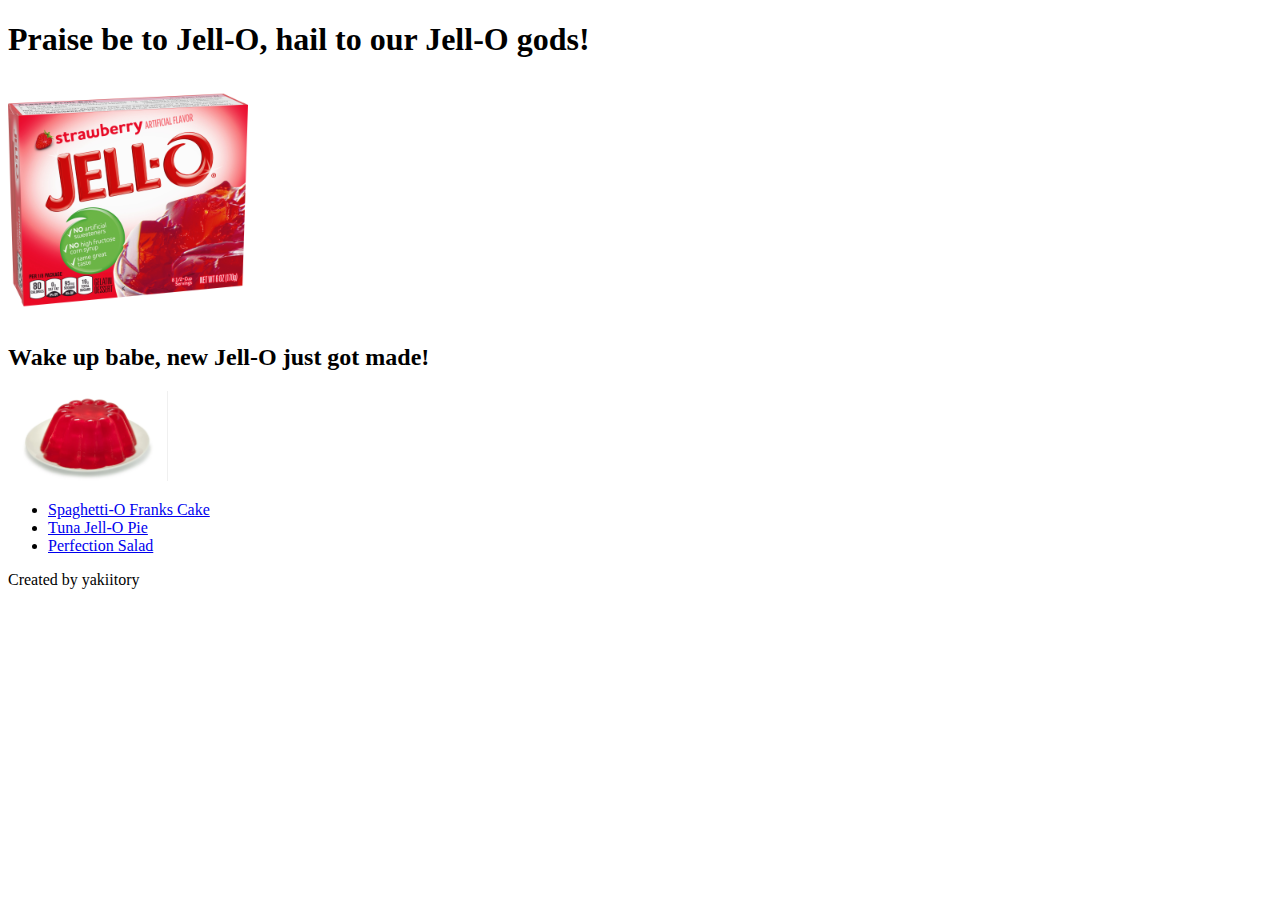
==== index.html @ eec50239 "Remove github link" ====
<!DOCTYPE html>
<html lang="en">
<head>
    <meta charset="UTF-8">
    <meta name="viewport" content="width=device-width, initial-scale=1.0">
    <title>Home | yakiitory Recipes</title>
</head>
<body>
    <h1>Praise be to Jell-O, hail to our Jell-O gods!</h1>
    <img src="./img/red-jello.jpeg" width="240" height="240" alt="A picture of a box of Red Jell-O">
    <h2>Wake up babe, new Jell-O just got made!</h2>
    <img src="./img/red-jello2.webp" width="160" height="90" alt="A plate of red Jell-O">
    <ul>
        <li><a href="recipes/spaghettio-franks-cake.html">Spaghetti-O Franks Cake</a></li>
        <li><a href="recipes/tuna-jello-pie.html">Tuna Jell-O Pie</a></li>
        <li><a href="recipes/perfection-salad.html">Perfection Salad</a></li>
    </ul>
    <p>
        Created by yakiitory
    </p>
</body>
</html>
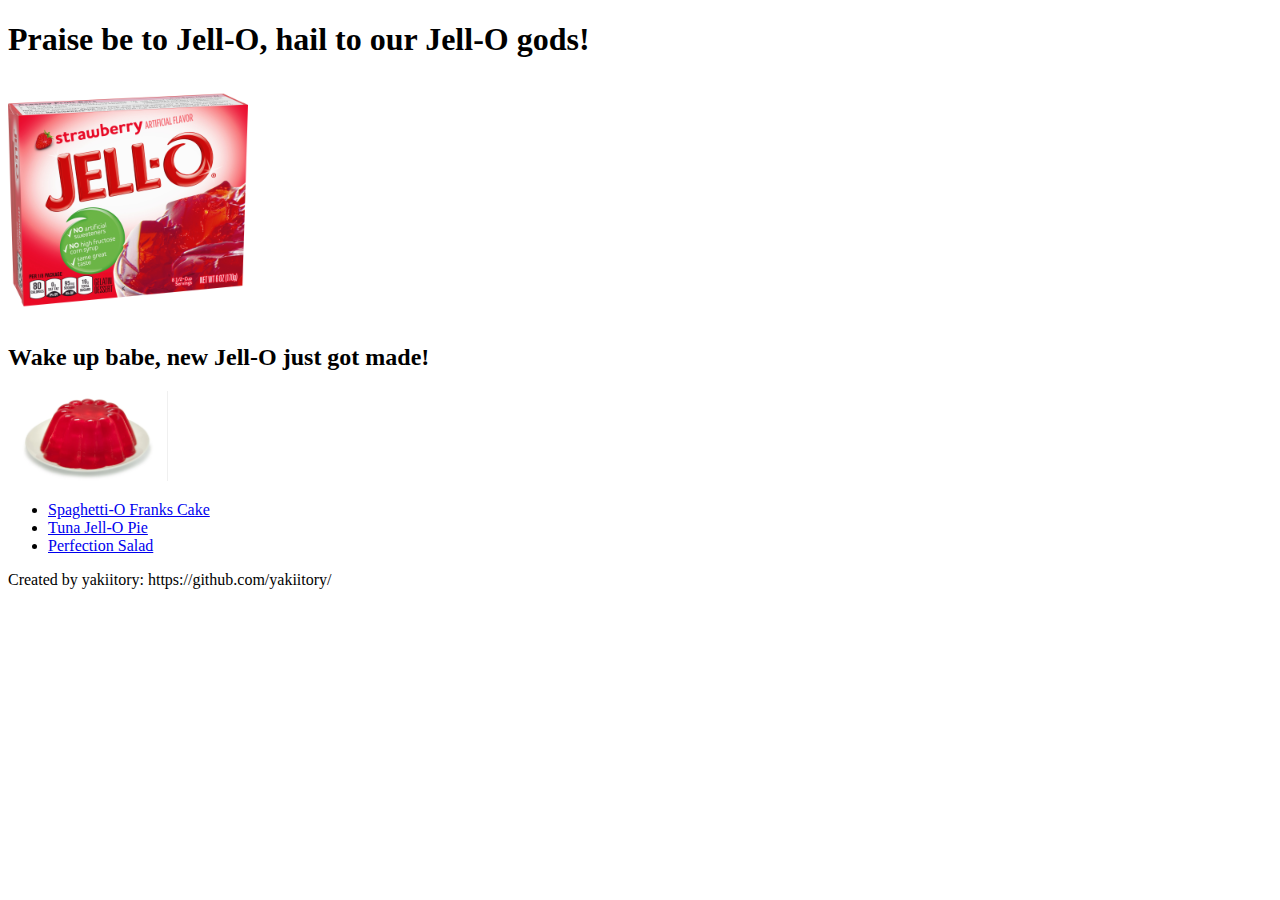
==== commit 66bc7e27: ":q Revert "Remove github link"" ====
--- a/index.html
+++ b/index.html
@@ -16,7 +16,7 @@
         <li><a href="recipes/perfection-salad.html">Perfection Salad</a></li>
     </ul>
     <p>
-        Created by yakiitory
+        Created by yakiitory: https://github.com/yakiitory/
     </p>
 </body>
 </html>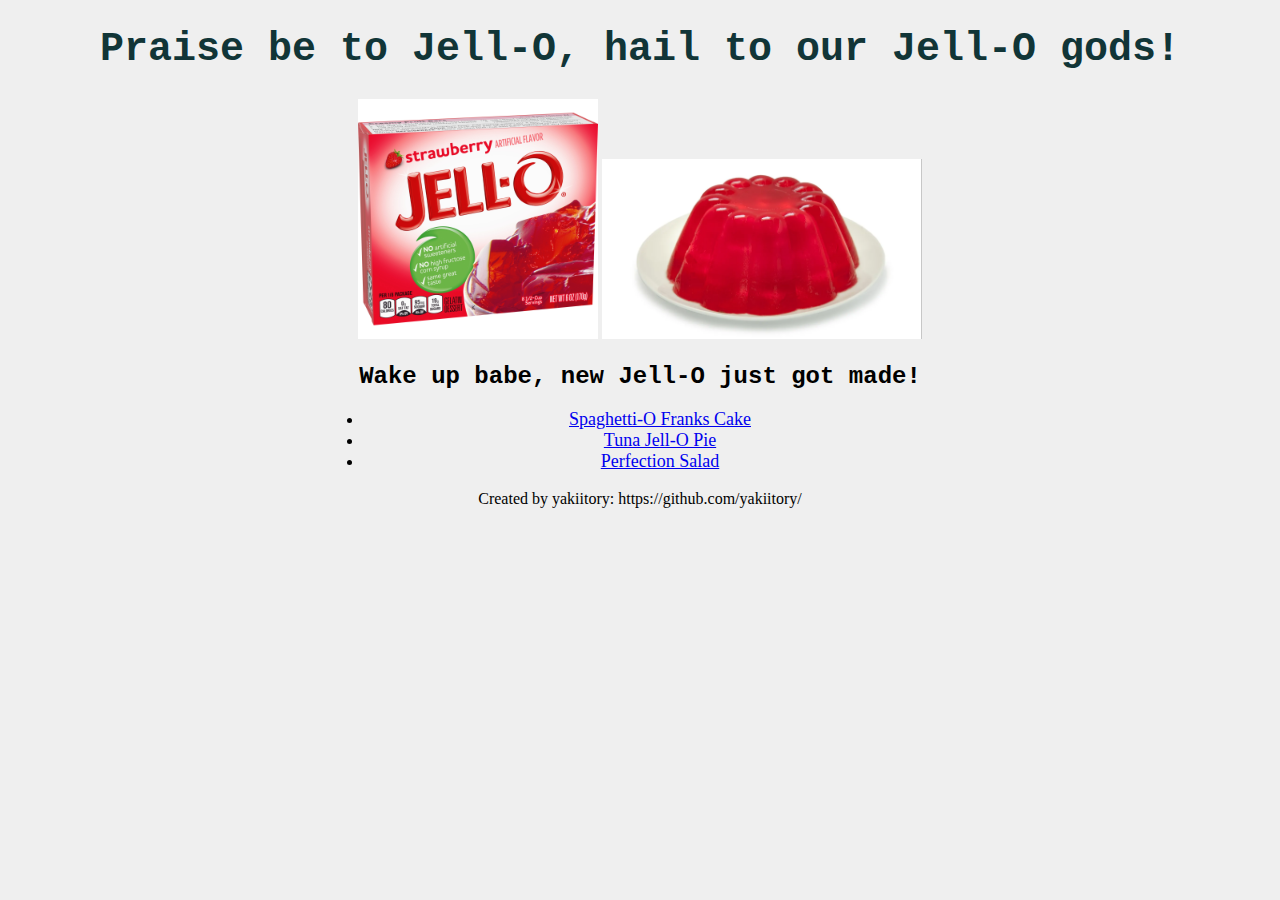
==== commit 12d38891: "Add css" ====
--- a/index.html
+++ b/index.html
@@ -4,17 +4,23 @@
     <meta charset="UTF-8">
     <meta name="viewport" content="width=device-width, initial-scale=1.0">
     <title>Home | yakiitory Recipes</title>
+    <link rel="stylesheet" href="css/index.css" />
 </head>
 <body>
     <h1>Praise be to Jell-O, hail to our Jell-O gods!</h1>
-    <img src="./img/red-jello.jpeg" width="240" height="240" alt="A picture of a box of Red Jell-O">
+    <div id="header">
+    <img class="image header" src="./img/red-jello.jpeg" alt="A picture of a box of Red Jell-O">
+    <img class="image body" src="./img/red-jello2.webp" alt="A plate of red Jell-O">
     <h2>Wake up babe, new Jell-O just got made!</h2>
-    <img src="./img/red-jello2.webp" width="160" height="90" alt="A plate of red Jell-O">
+</div>
+
+<div class="list">
     <ul>
         <li><a href="recipes/spaghettio-franks-cake.html">Spaghetti-O Franks Cake</a></li>
         <li><a href="recipes/tuna-jello-pie.html">Tuna Jell-O Pie</a></li>
         <li><a href="recipes/perfection-salad.html">Perfection Salad</a></li>
     </ul>
+</div>
     <p>
         Created by yakiitory: https://github.com/yakiitory/
     </p>
--- a/css/index.css
+++ b/css/index.css
@@ -0,0 +1,47 @@
+body {
+    background-color: #EFEFEF;
+}
+#header {
+    text-align: center;
+    display: block;
+    margin-left: auto;
+    margin-right: auto;
+    width: 50%;
+}
+.image.header {
+    width: 240px;
+    height: auto;
+}
+
+.image.body{
+    width: 320px;
+    height: auto;
+}
+
+h1,
+h2 {
+    font-family: 'Courier New', Courier, monospace;
+}
+
+h1 {
+    font-size: 40px;
+    font-weight: 700;
+    text-align: center;
+    color: #113537;
+    
+}
+
+.list {
+    text-align: center;
+    font-size: large;
+    display: block;
+    margin-left: auto;
+    margin-right: auto;
+    width: 50%;
+}
+
+p {
+    text-align: center;
+    font-size: medium;
+    
+}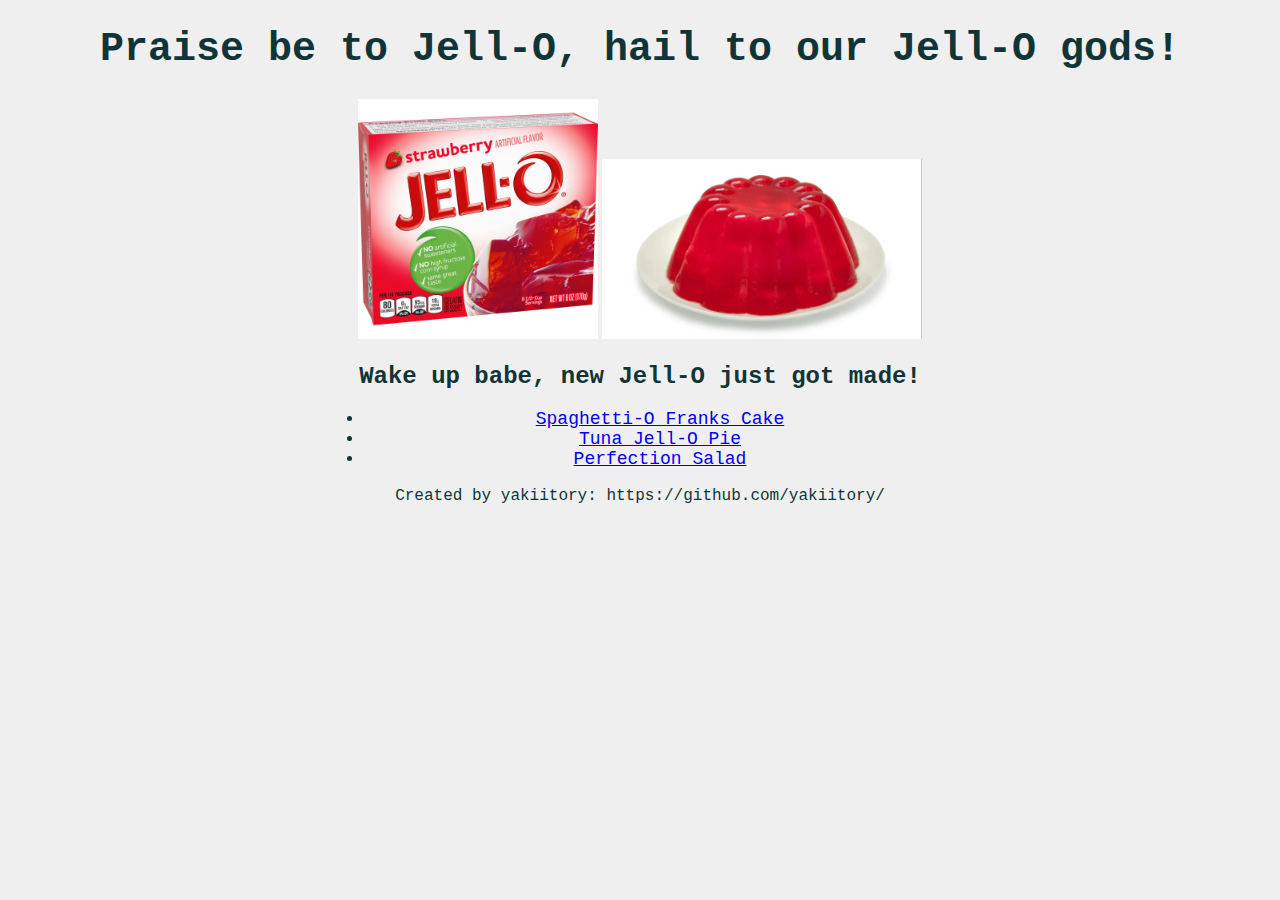
==== commit 231b0158: "Create css file" ====
--- a/index.html
+++ b/index.html
@@ -4,7 +4,7 @@
     <meta charset="UTF-8">
     <meta name="viewport" content="width=device-width, initial-scale=1.0">
     <title>Home | yakiitory Recipes</title>
-    <link rel="stylesheet" href="css/index.css" />
+    <link rel="stylesheet" href="css/index.css">
 </head>
 <body>
     <h1>Praise be to Jell-O, hail to our Jell-O gods!</h1>
--- a/css/index.css
+++ b/css/index.css
@@ -19,15 +19,18 @@
 }
 
 h1,
-h2 {
+h2,
+.list,
+p {
     font-family: 'Courier New', Courier, monospace;
+    color: #113537;
 }
 
 h1 {
     font-size: 40px;
     font-weight: 700;
     text-align: center;
-    color: #113537;
+    
     
 }
 
@@ -43,5 +46,10 @@
 p {
     text-align: center;
     font-size: medium;
-    
+
+}
+
+.button {
+    text-align: center;
+    font-size: xx-large;
 }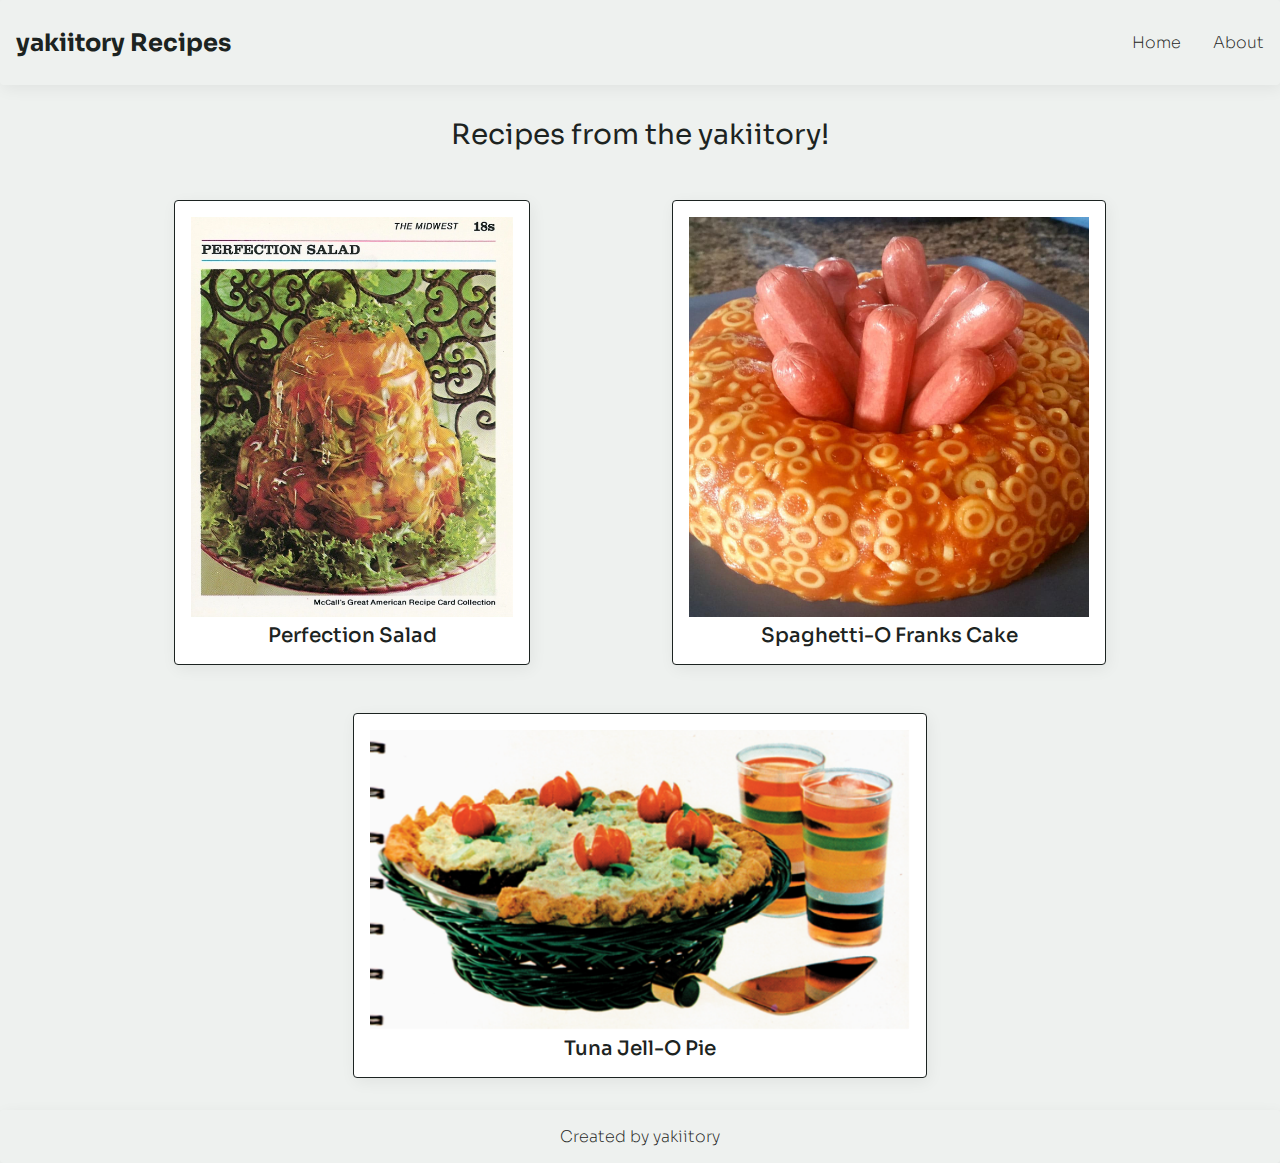
==== commit dba033f8: "Rewrite entire site" ====
--- a/index.html
+++ b/index.html
@@ -5,24 +5,55 @@
     <meta name="viewport" content="width=device-width, initial-scale=1.0">
     <title>Home | yakiitory Recipes</title>
     <link rel="stylesheet" href="css/index.css">
+    <link rel="preconnect" href="https://fonts.googleapis.com">
+    <link rel="preconnect" href="https://fonts.gstatic.com" crossorigin>
+    <link href="https://fonts.googleapis.com/css2?family=Sora:wght@100;200;300;400;500;600;700;800&display=swap" rel="stylesheet">
 </head>
 <body>
-    <h1>Praise be to Jell-O, hail to our Jell-O gods!</h1>
-    <div id="header">
-    <img class="image header" src="./img/red-jello.jpeg" alt="A picture of a box of Red Jell-O">
-    <img class="image body" src="./img/red-jello2.webp" alt="A plate of red Jell-O">
-    <h2>Wake up babe, new Jell-O just got made!</h2>
-</div>
+    <div class="header">
+        <div class="logo">
+            yakiitory Recipes
+        </div>
+        
+        <div class="nav-bar-list">
+            <ul>
+                <li>
+                    <a href="index.html">Home</a>
+                </li>
+                <li>
+                    <a href="about.html">About</a>
+                </li>
+            </ul>
+        </div>
+    </div>
 
-<div class="list">
-    <ul>
-        <li><a href="recipes/spaghettio-franks-cake.html">Spaghetti-O Franks Cake</a></li>
-        <li><a href="recipes/tuna-jello-pie.html">Tuna Jell-O Pie</a></li>
-        <li><a href="recipes/perfection-salad.html">Perfection Salad</a></li>
-    </ul>
-</div>
-    <p>
-        Created by yakiitory: https://github.com/yakiitory/
-    </p>
+    <div class="body">
+        <div class="title">
+            Recipes from the yakiitory!
+        </div>
+
+        <div class="container">
+            <div class="first-card">
+                <img src="img/perfection-salad.webp" alt="An image of a Jell-O salad from the 1950s">
+                <div class="text"><a href="recipes/perfection-salad.html">Perfection Salad</a></div>
+            </div>
+            
+            <div class="second-card">
+                <img src="img/spaghettio-frank-cake.jpg" alt="A dish that has Jell-O and Franks as an ingredient. Disgusting">
+                <div class="text"><a href="recipes/spaghettio-franks-cake.html">Spaghetti-O Franks Cake</a></div>
+            </div>
+        </div>
+    
+        <div class="second-container">
+            <div class="third-card">
+                <img src="img/tuna-jello-pie.webp" alt="An image of a yummy, tuna Jell-O pie in a green bowl.">
+                <div class="text"><a href="recipes/tuna-jello-pie.html">Tuna Jell-O Pie</a></div>
+            </div>
+        </div>
+    </div>
+
+    <div class="footer">
+        Created by yakiitory
+    </div>
 </body>
 </html>--- a/css/index.css
+++ b/css/index.css
@@ -1,55 +1,144 @@
+/* aesthetics */
 body {
-    background-color: #EFEFEF;
-}
-#header {
-    text-align: center;
-    display: block;
-    margin-left: auto;
-    margin-right: auto;
-    width: 50%;
-}
-.image.header {
-    width: 240px;
-    height: auto;
+    font-family: 'Sora', sans-serif;
+    background-color: #EEF1EF;
+    margin: 0;
 }
 
-.image.body{
-    width: 320px;
-    height: auto;
+/*header*/
+.logo {
+    font-size: 24px;
+    font-weight: 700;
+    color: #1C2321;
+    display: flex;
 }
 
-h1,
-h2,
-.list,
-p {
-    font-family: 'Courier New', Courier, monospace;
-    color: #113537;
+.nav-bar-list {
+    font-size: 16px;
+    font-weight: 200;
+    color: #1C2321;
 }
 
-h1 {
-    font-size: 40px;
-    font-weight: 700;
-    text-align: center;
-    
-    
+a {
+    color: inherit;
+    text-decoration-style: none;
+    text-decoration: none;
+    margin: 0;
+    padding: 0;
 }
 
-.list {
-    text-align: center;
-    font-size: large;
-    display: block;
-    margin-left: auto;
-    margin-right: auto;
-    width: 50%;
+/*body*/
+.title {
+    font-size: 28px;
+    font-size: 800;
+    color: #1C2321;
+    padding:16px;
 }
 
-p {
-    text-align: center;
-    font-size: medium;
-
+.container, .second-container {
+    font-size: 20px;
+    font-weight: 500;
+    color: #1C2321;
 }
 
-.button {
-    text-align: center;
-    font-size: xx-large;
-}+.footer {
+    font-size: 16px;
+    font-weight: 200;
+    color: #1C2321;
+}
+
+/* formatting */
+
+body {
+    display: flex;
+    flex-direction: column;
+}
+
+.header {
+    display: flex;
+    justify-content: space-between;
+    align-items: center;
+    flex: auto;
+    box-shadow: 2px 4px 16px rgba(0,0,0,.06);
+    border-radius: 4px;
+    padding: 16px;
+}
+
+.nav-bar-list > ul {
+    list-style-type: none;
+    display: flex;
+    gap: 32px;
+}
+
+.container, .title {
+    display: flex;
+    flex: auto;
+    margin: 16px;
+}
+
+.title {
+    justify-content: center;
+    align-items: center;
+    margin: 16px;
+}
+
+.container img {
+    width: auto;
+    height: 400px;
+}
+
+.container {
+    flex: auto;
+    justify-content: space-evenly;
+    align-items: center;
+    margin: 16px;
+    padding: 16px;
+}
+
+.second-container {
+    flex: auto;
+    display: flex;
+    justify-content: center;
+    align-items: center;
+    margin: 16px;
+    padding: 16px;
+}
+
+.second-container img {
+    width: auto;
+    height: 300px;
+}
+
+.container > div {
+    background-color: #FFFFFF;
+    padding: 16px;
+    gap: 16px;
+    border: 1px solid #1C2321;
+    box-shadow: 2px 4px 16px rgba(0,0,0,.06);
+    border-radius: 4px;
+}
+
+.second-container > div {
+    background-color: #FFFFFF;
+    padding: 16px;
+    gap: 16px;
+    border: 1px solid #1C2321;
+    box-shadow: 2px 4px 16px rgba(0,0,0,.06);
+    border-radius: 4px;
+}
+
+.container .text, .second-container .text {
+    justify-content: center;
+    display: flex;
+    flex: auto;
+}
+
+.footer {
+    display: flex;
+    justify-content: center;
+    padding: 16px;
+    align-items: center;
+    box-shadow: 2px 4px 16px rgba(0,0,0,.06);
+    border-radius: 4px;
+}
+
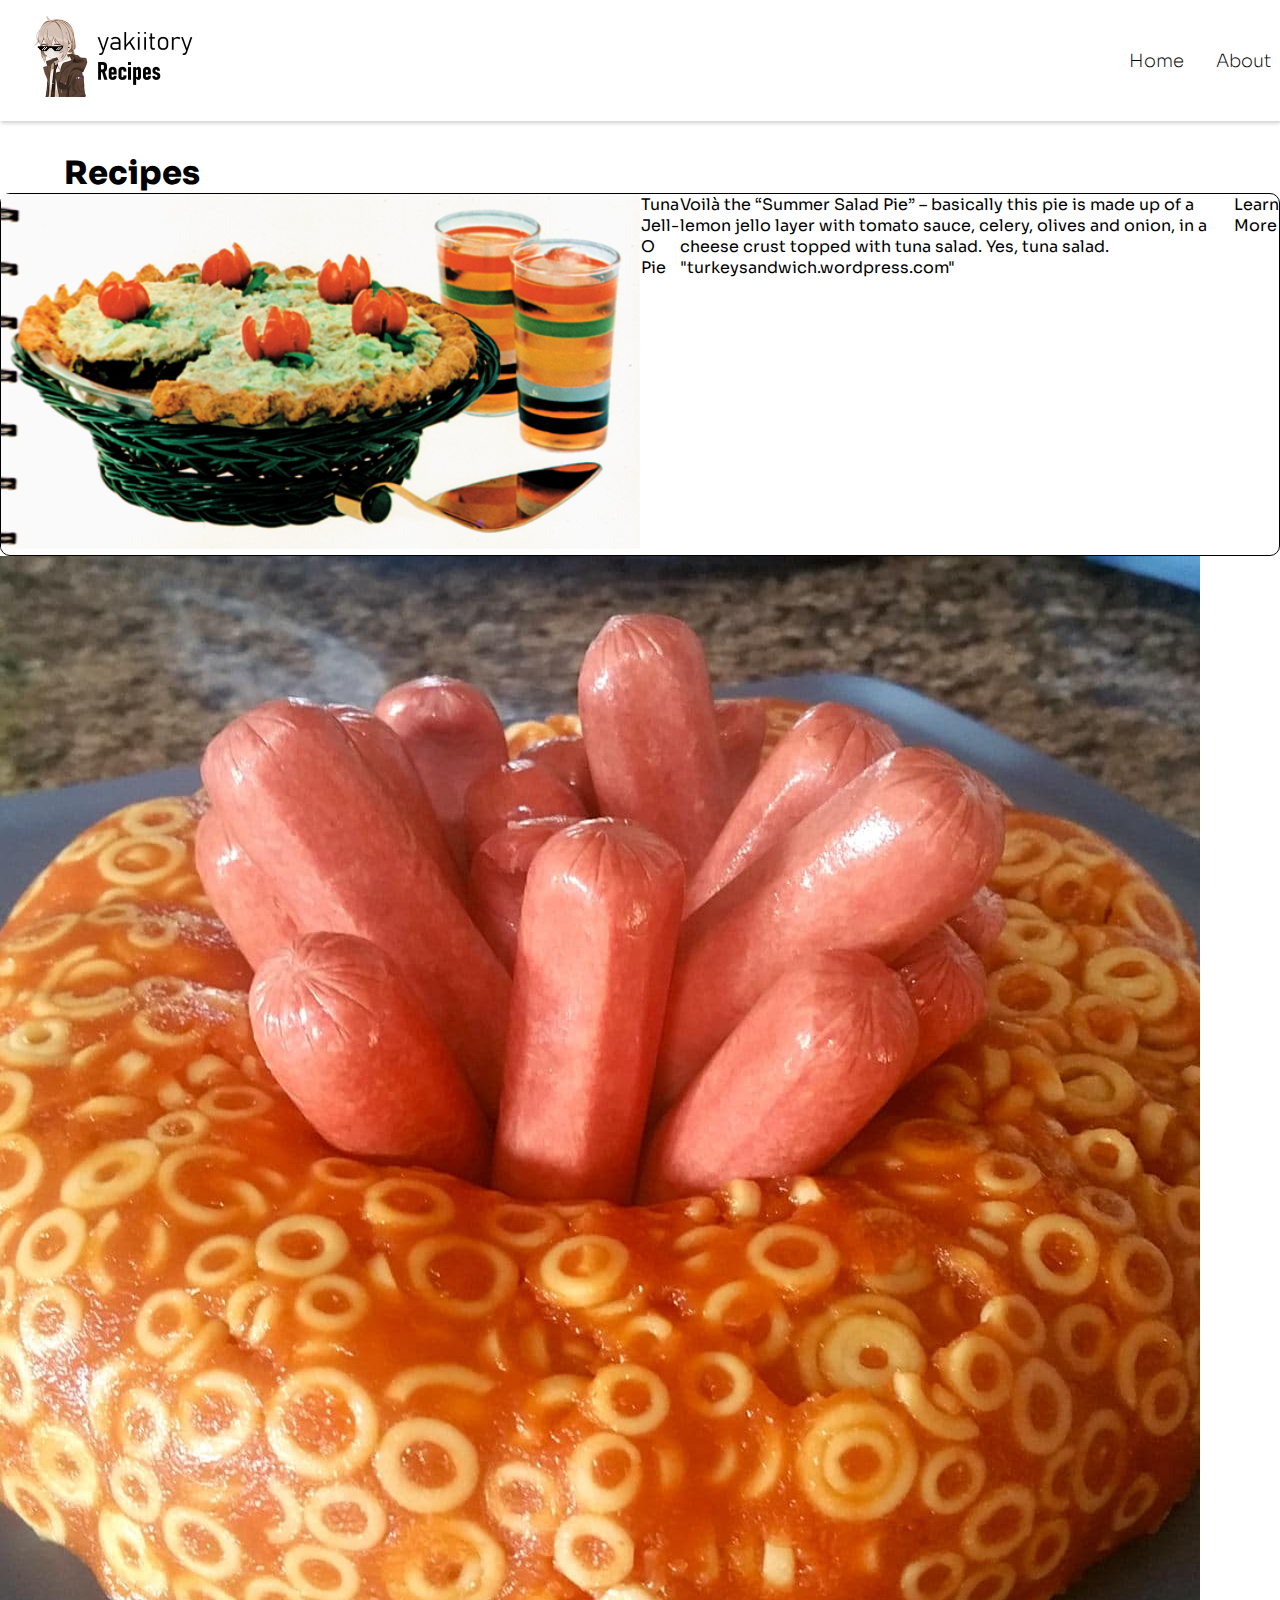
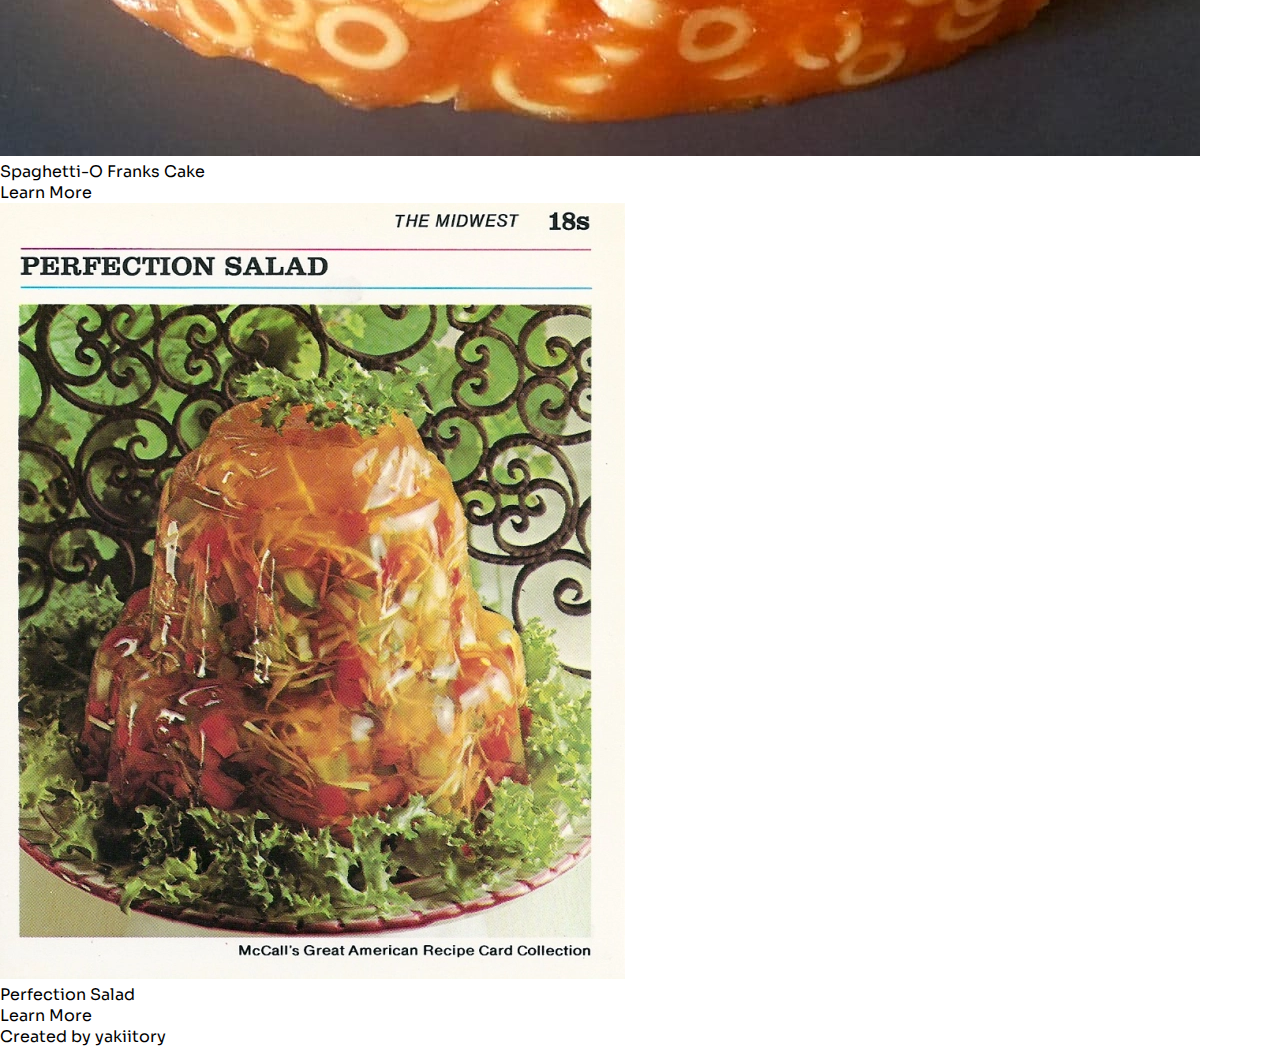
==== commit 98ad8617: "Rework index.html" ====
--- a/index.html
+++ b/index.html
@@ -12,46 +12,58 @@
 <body>
     <div class="header">
         <div class="logo">
-            yakiitory Recipes
+            <img src="img/logo.png" alt="An image of the site logo.">
         </div>
-        
-        <div class="nav-bar-list">
+
+        <div class="right-links">
             <ul>
-                <li>
-                    <a href="index.html">Home</a>
-                </li>
-                <li>
-                    <a href="about.html">About</a>
-                </li>
+                <li><a href="./index.html">Home</a></li>
+                <li><a href="./about.html">About</a></li>
             </ul>
         </div>
     </div>
-
     <div class="body">
-        <div class="title">
-            Recipes from the yakiitory!
+        <div class="title">Recipes</div>
+        <div class="header-container">
+            <div class="header-card">
+                <img src="./img/tuna-jello-pie.webp" alt="Tuna Jell-O Pie">
+            </div>
+            <div class="header-title">
+                Tuna Jell-O Pie
+            </div>
+            <div class="header-description">
+                Voilà the “Summer Salad Pie” – basically this pie is made up of a lemon jello layer with tomato sauce, celery, olives and onion, in a cheese crust 
+                topped with tuna salad.  Yes, tuna salad. "turkeysandwich.wordpress.com"
+            </div>
+            <div class="learn-more">
+                <a href="./recipes/tuna-jello-pie.html">Learn More</a>
+            </div>
         </div>
 
-        <div class="container">
-            <div class="first-card">
-                <img src="img/perfection-salad.webp" alt="An image of a Jell-O salad from the 1950s">
-                <div class="text"><a href="recipes/perfection-salad.html">Perfection Salad</a></div>
+        <div class="small-left">
+            <div class="left-card">
+                <img src="./img/spaghettio-frank-cake.jpg" alt="A spaghettio franks cake picture">
             </div>
-            
-            <div class="second-card">
-                <img src="img/spaghettio-frank-cake.jpg" alt="A dish that has Jell-O and Franks as an ingredient. Disgusting">
-                <div class="text"><a href="recipes/spaghettio-franks-cake.html">Spaghetti-O Franks Cake</a></div>
+            <div class="left-title">
+                Spaghetti-O Franks Cake
+            </div>
+            <div class="learn-more">
+                <a href="./recipes/spaghettio-frank-cake.html">Learn More</a>
             </div>
         </div>
-    
-        <div class="second-container">
-            <div class="third-card">
-                <img src="img/tuna-jello-pie.webp" alt="An image of a yummy, tuna Jell-O pie in a green bowl.">
-                <div class="text"><a href="recipes/tuna-jello-pie.html">Tuna Jell-O Pie</a></div>
+
+        <div class="small-right">
+            <div class="right-card">
+                <img src="./img/perfection-salad.webp" alt="A Jell-O Perfection Salad picture">
+            </div>
+            <div class="right-title">
+                Perfection Salad
+            </div>
+            <div class="learn-more">
+                <a href="./recipes/perfection-salad.html">Learn More</a>
             </div>
         </div>
     </div>
-
     <div class="footer">
         Created by yakiitory
     </div>
--- a/css/index.css
+++ b/css/index.css
@@ -1,55 +1,7 @@
-/* aesthetics */
 body {
-    font-family: 'Sora', sans-serif;
-    background-color: #EEF1EF;
-    margin: 0;
-}
-
-/*header*/
-.logo {
-    font-size: 24px;
-    font-weight: 700;
-    color: #1C2321;
-    display: flex;
-}
-
-.nav-bar-list {
-    font-size: 16px;
-    font-weight: 200;
-    color: #1C2321;
-}
-
-a {
-    color: inherit;
-    text-decoration-style: none;
-    text-decoration: none;
     margin: 0;
     padding: 0;
-}
-
-/*body*/
-.title {
-    font-size: 28px;
-    font-size: 800;
-    color: #1C2321;
-    padding:16px;
-}
-
-.container, .second-container {
-    font-size: 20px;
-    font-weight: 500;
-    color: #1C2321;
-}
-
-.footer {
-    font-size: 16px;
-    font-weight: 200;
-    color: #1C2321;
-}
-
-/* formatting */
-
-body {
+    font-family: 'Sora', sans-serif;
     display: flex;
     flex-direction: column;
 }
@@ -58,87 +10,45 @@
     display: flex;
     justify-content: space-between;
     align-items: center;
-    flex: auto;
-    box-shadow: 2px 4px 16px rgba(0,0,0,.06);
-    border-radius: 4px;
-    padding: 16px;
+    padding: 8px;
+    box-shadow: 1px 2px 4px rgba(0,0,0,.2);
 }
 
-.nav-bar-list > ul {
-    list-style-type: none;
-    display: flex;
-    gap: 32px;
+.header img {
+    height: 100px;
+    width: auto;
 }
 
-.container, .title {
+.header ul {
     display: flex;
-    flex: auto;
-    margin: 16px;
+    margin: 0;
+    padding: 0;
+    list-style-type: none;
+    gap: 32px;
+    font-size: 18px;
+    font-weight: 200;
+}
+
+a {
+    text-decoration: none;
+    color: inherit;
+}
+
+.body {
+    display: flex;
+    flex-direction: column;
 }
 
 .title {
-    justify-content: center;
-    align-items: center;
-    margin: 16px;
+    display: flex;
+    margin-left: 64px;
+    margin-top: 32px;
+    font-size: 32px;
+    font-weight: 800;
 }
 
-.container img {
-    width: auto;
-    height: 400px;
-}
-
-.container {
-    flex: auto;
-    justify-content: space-evenly;
-    align-items: center;
-    margin: 16px;
-    padding: 16px;
-}
-
-.second-container {
-    flex: auto;
+.header-container {
     display: flex;
-    justify-content: center;
-    align-items: center;
-    margin: 16px;
-    padding: 16px;
-}
-
-.second-container img {
-    width: auto;
-    height: 300px;
-}
-
-.container > div {
-    background-color: #FFFFFF;
-    padding: 16px;
-    gap: 16px;
-    border: 1px solid #1C2321;
-    box-shadow: 2px 4px 16px rgba(0,0,0,.06);
-    border-radius: 4px;
-}
-
-.second-container > div {
-    background-color: #FFFFFF;
-    padding: 16px;
-    gap: 16px;
-    border: 1px solid #1C2321;
-    box-shadow: 2px 4px 16px rgba(0,0,0,.06);
-    border-radius: 4px;
-}
-
-.container .text, .second-container .text {
-    justify-content: center;
-    display: flex;
-    flex: auto;
-}
-
-.footer {
-    display: flex;
-    justify-content: center;
-    padding: 16px;
-    align-items: center;
-    box-shadow: 2px 4px 16px rgba(0,0,0,.06);
-    border-radius: 4px;
-}
-
+    border: 1px solid black;
+    border-radius: 10px;
+}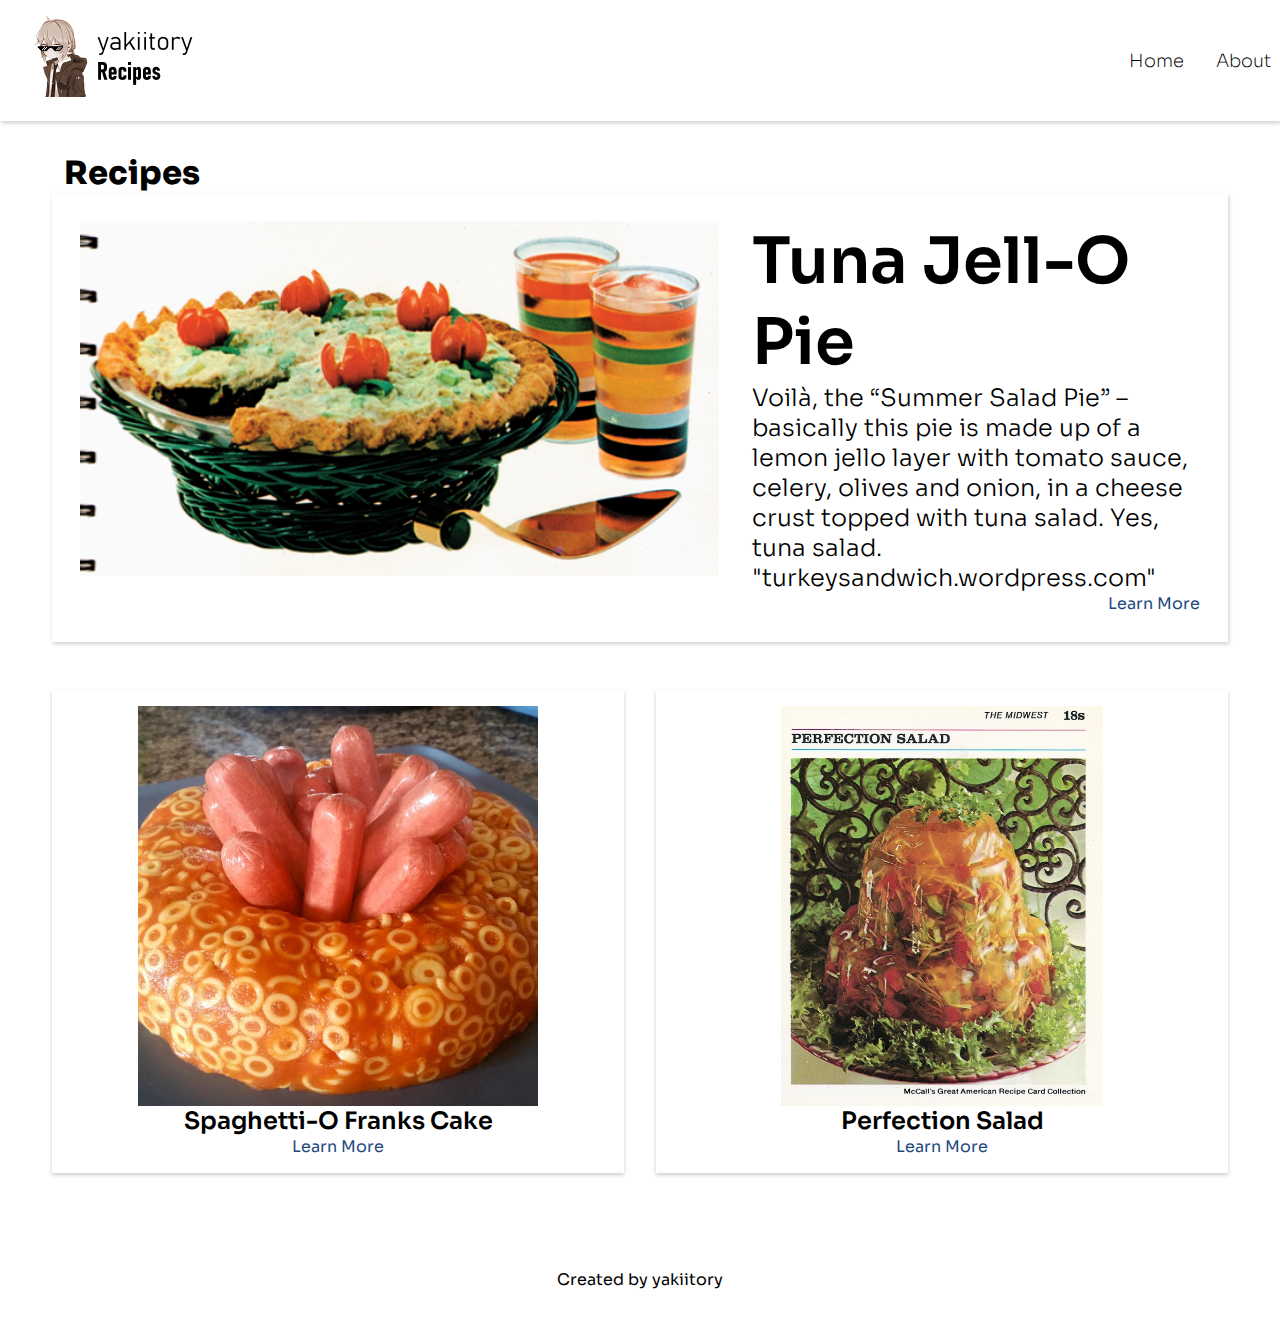
==== commit 00dc3de3: "Rewrite index.html and index.css" ====
--- a/index.html
+++ b/index.html
@@ -21,46 +21,50 @@
                 <li><a href="./about.html">About</a></li>
             </ul>
         </div>
-    </div>
+    </div> 
+    <div class="title">Recipes</div>
     <div class="body">
-        <div class="title">Recipes</div>
         <div class="header-container">
             <div class="header-card">
                 <img src="./img/tuna-jello-pie.webp" alt="Tuna Jell-O Pie">
             </div>
-            <div class="header-title">
-                Tuna Jell-O Pie
+            <div class="header-text">
+                <div class="header-title">
+                    Tuna Jell-O Pie
+                </div>
+                <div class="header-description">
+                    Voilà, the “Summer Salad Pie” – basically this pie is made up of a lemon jello layer with tomato sauce, celery, olives and onion, in a cheese crust 
+                    topped with tuna salad.  Yes, tuna salad. "turkeysandwich.wordpress.com"
+                </div>
+                <div class="learn-more">
+                    <a href="./recipes/tuna-jello-pie.html">Learn More</a>
             </div>
-            <div class="header-description">
-                Voilà the “Summer Salad Pie” – basically this pie is made up of a lemon jello layer with tomato sauce, celery, olives and onion, in a cheese crust 
-                topped with tuna salad.  Yes, tuna salad. "turkeysandwich.wordpress.com"
-            </div>
-            <div class="learn-more">
-                <a href="./recipes/tuna-jello-pie.html">Learn More</a>
             </div>
         </div>
 
-        <div class="small-left">
-            <div class="left-card">
-                <img src="./img/spaghettio-frank-cake.jpg" alt="A spaghettio franks cake picture">
+        <div class="bottom-cards">
+            <div class="small-left">
+                <div class="left-card">
+                    <img src="./img/spaghettio-frank-cake.jpg" alt="A spaghettio franks cake picture">
+                </div>
+                <div class="left-title">
+                    Spaghetti-O Franks Cake
+                </div>
+                <div class="learn-more">
+                    <a href="./recipes/spaghettio-frank-cake.html">Learn More</a>
+                </div>
             </div>
-            <div class="left-title">
-                Spaghetti-O Franks Cake
-            </div>
-            <div class="learn-more">
-                <a href="./recipes/spaghettio-frank-cake.html">Learn More</a>
-            </div>
-        </div>
 
-        <div class="small-right">
-            <div class="right-card">
-                <img src="./img/perfection-salad.webp" alt="A Jell-O Perfection Salad picture">
-            </div>
-            <div class="right-title">
-                Perfection Salad
-            </div>
-            <div class="learn-more">
-                <a href="./recipes/perfection-salad.html">Learn More</a>
+            <div class="small-right">
+                <div class="right-card">
+                    <img src="./img/perfection-salad.webp" alt="A Jell-O Perfection Salad picture">
+                </div>
+                <div class="right-title">
+                    Perfection Salad
+                </div>
+                <div class="learn-more">
+                    <a href="./recipes/perfection-salad.html">Learn More</a>
+                </div>
             </div>
         </div>
     </div>
--- a/css/index.css
+++ b/css/index.css
@@ -4,10 +4,12 @@
     font-family: 'Sora', sans-serif;
     display: flex;
     flex-direction: column;
+    min-width: auto;
 }
 
 .header {
     display: flex;
+    flex: 1;
     justify-content: space-between;
     align-items: center;
     padding: 8px;
@@ -17,6 +19,7 @@
 .header img {
     height: 100px;
     width: auto;
+    flex: auto;
 }
 
 .header ul {
@@ -37,6 +40,8 @@
 .body {
     display: flex;
     flex-direction: column;
+    justify-content: center;
+    align-items: center;
 }
 
 .title {
@@ -49,6 +54,116 @@
 
 .header-container {
     display: flex;
-    border: 1px solid black;
-    border-radius: 10px;
+    border-bottom: 1px transparent black;
+    box-shadow: 1px 2px 4px rgba(0,0,0,.2);
+    width: 90%;
+    justify-content: center;
+    padding: 12px;
+    flex-shrink: 2;
+    margin-bottom: 16px;
+}
+
+.header-container .header-title {
+    flex: inherit;
+    font-size: 64px;
+    font-weight: 600;
+}
+
+.header-container .header-description {
+    flex: inherit;
+    font-size: 24px;
+    font-weight: 300;
+}
+
+.header-container > div {
+    padding: 16px;
+    flex: auto;
+}
+
+.learn-more {
+    display: flex;
+    flex: auto;
+    justify-content: flex-end;
+    align-items: flex-end;
+    height: auto;
+    color: #1F487E;
+}
+
+.bottom-cards {
+    margin-top: 32px;
+    display: flex;
+    gap: 32px;
+}
+
+.small-left {
+    display: flex;
+    flex-direction: column;
+    width: 60vh;
+    justify-content: center;
+    align-items: center;
+    border-bottom: 1px transparent black;
+    box-shadow: 0px 2px 4px rgba(0,0,0,.2);
+    padding: 16px;
+}
+
+.left-card img {
+    display: flex;
+    height: 400px;
+    width: auto;
+    justify-content: flex-end;
+    align-items: center;
+}
+
+.small-left .left-title {
+    display: flex;
+    font-size: 24px;
+    font-weight: 600;
+    justify-content: center;
+    align-items: center;
+}
+
+.small-left > .learn-more {
+    justify-content: center;
+}
+
+/* right */
+
+.small-right {
+    display: flex;
+    flex-direction: column;
+    width: 60vh;
+    justify-content: center;
+    align-items: center;
+    border-bottom: 1px transparent black;
+    box-shadow: 0px 2px 4px rgba(0,0,0,.2);
+    padding: 16px;
+}
+
+.right-card img {
+    display: flex;
+    height: 400px;
+    width: auto;
+    justify-content: flex-end;
+    align-items: center;
+}
+
+.small-right .right-title {
+    display: flex;
+    font-size: 24px;
+    font-weight: 600;
+    justify-content: center;
+    align-items: center;
+}
+
+.small-right > .learn-more {
+    justify-content: center;
+}
+
+.footer {
+    display: flex;
+    justify-content: center;
+    font-size: 16px;
+    font-size: 400;
+    margin-top: 64px;
+    padding: 32px;
 }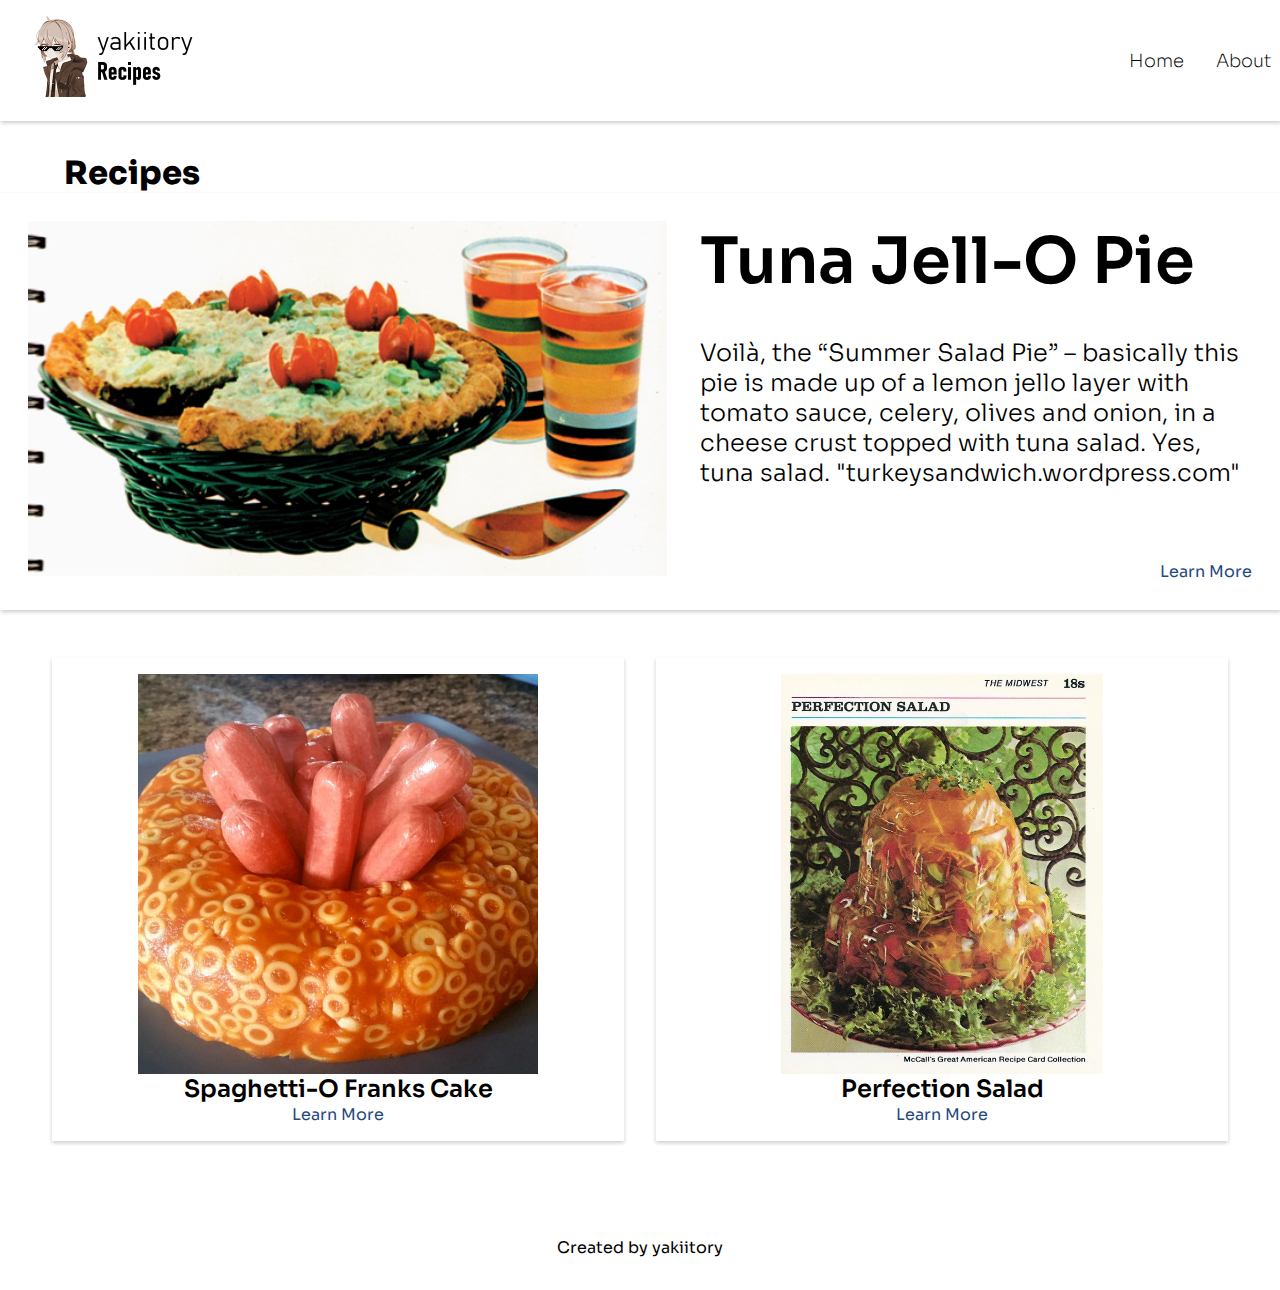
==== commit 2752f167: "Eh" ====
--- a/index.html
+++ b/index.html
@@ -51,7 +51,7 @@
                     Spaghetti-O Franks Cake
                 </div>
                 <div class="learn-more">
-                    <a href="./recipes/spaghettio-frank-cake.html">Learn More</a>
+                    <a href="./recipes/spaghettio-franks-cake.html">Learn More</a>
                 </div>
             </div>
 
--- a/css/index.css
+++ b/css/index.css
@@ -5,6 +5,8 @@
     display: flex;
     flex-direction: column;
     min-width: auto;
+    flex: auto;
+    position:absolute;
 }
 
 .header {
@@ -56,11 +58,15 @@
     display: flex;
     border-bottom: 1px transparent black;
     box-shadow: 1px 2px 4px rgba(0,0,0,.2);
-    width: 90%;
     justify-content: center;
     padding: 12px;
     flex-shrink: 2;
     margin-bottom: 16px;
+}
+
+.header-container .header-text {
+    display: flex;
+    flex-direction: column;
 }
 
 .header-container .header-title {
